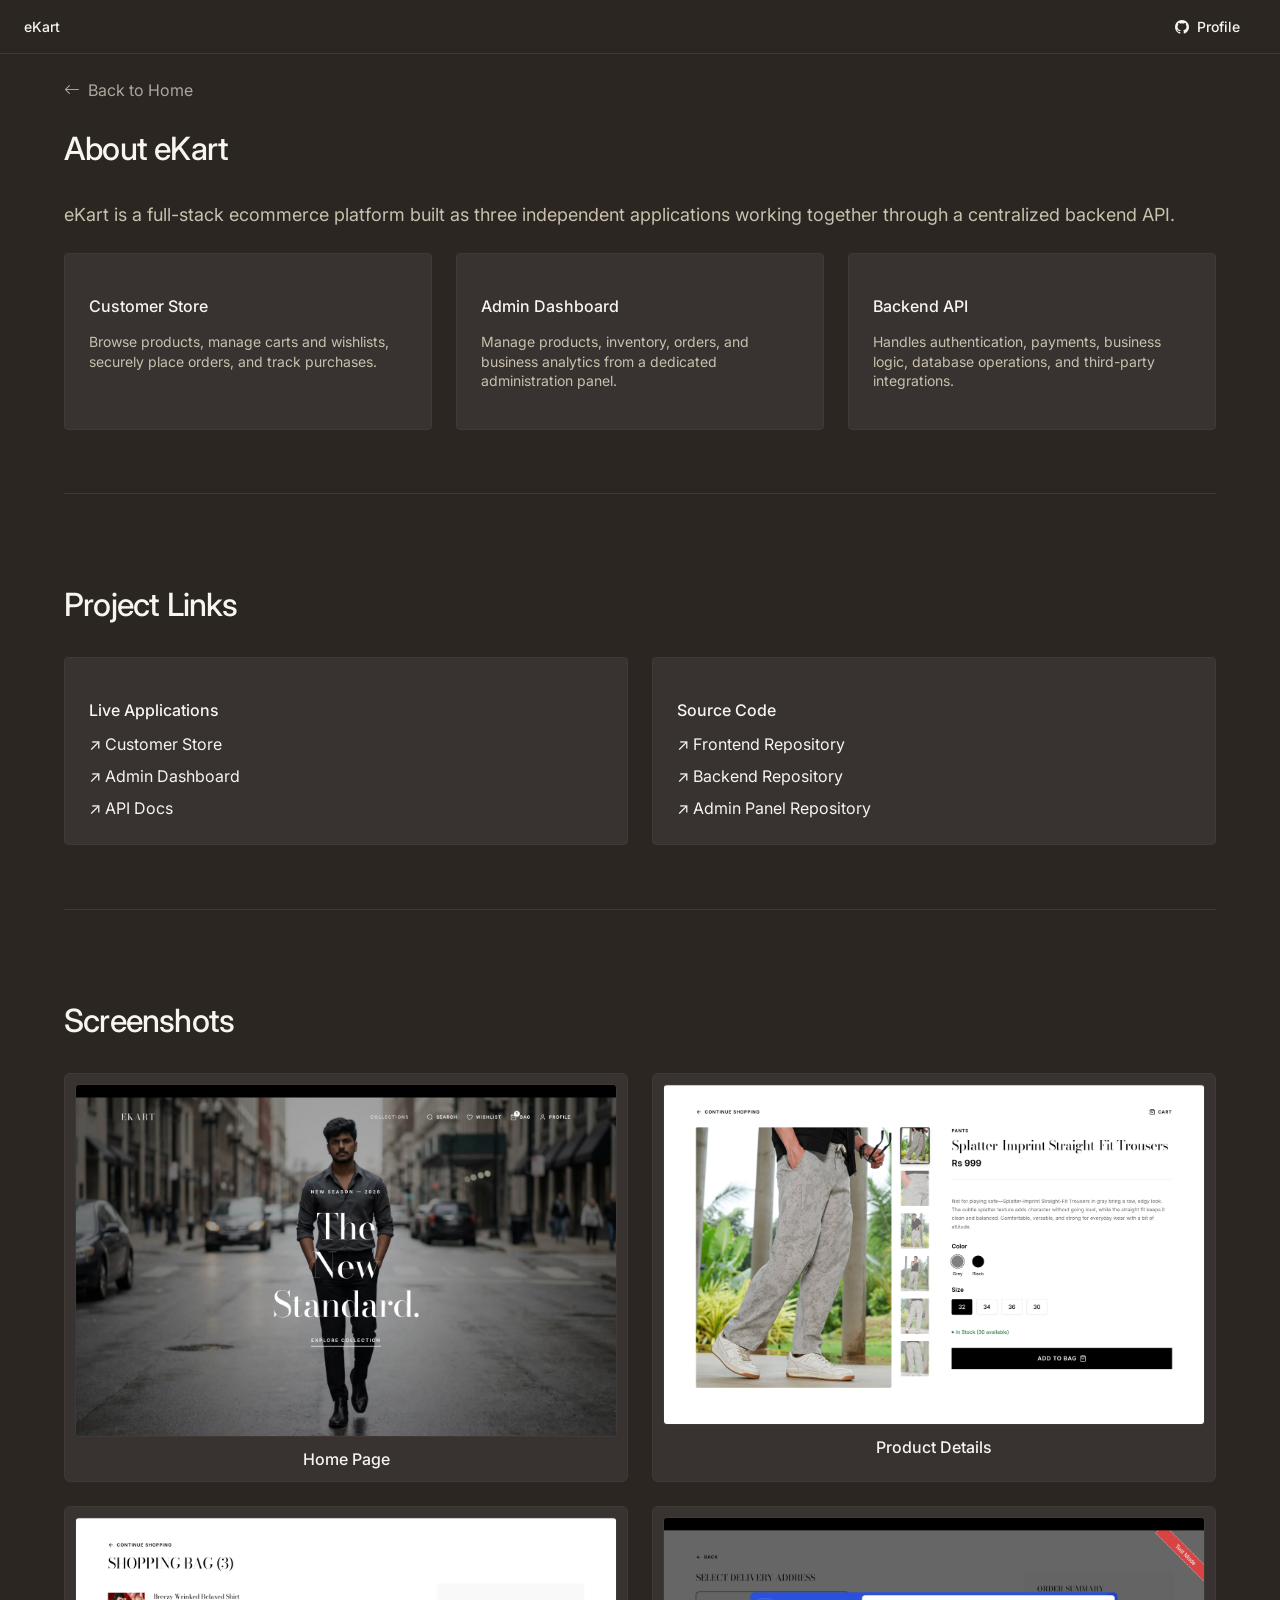
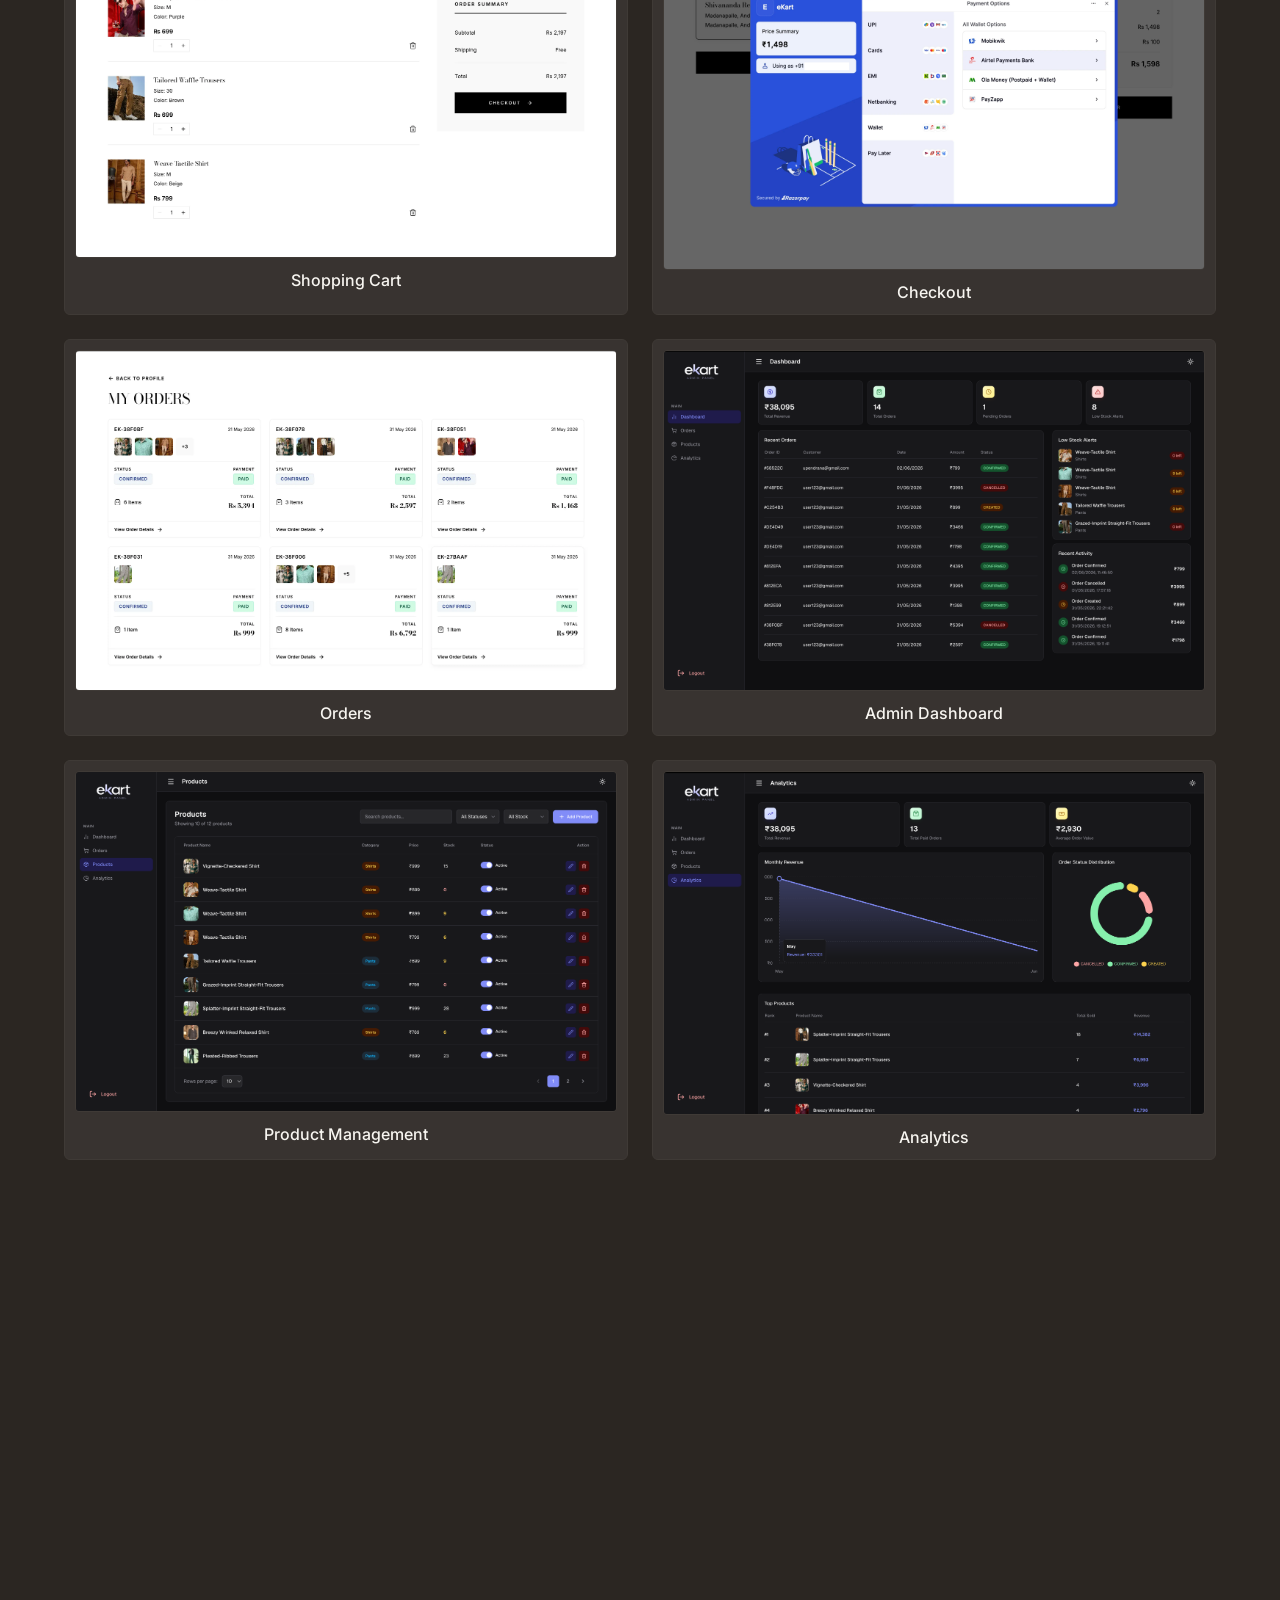
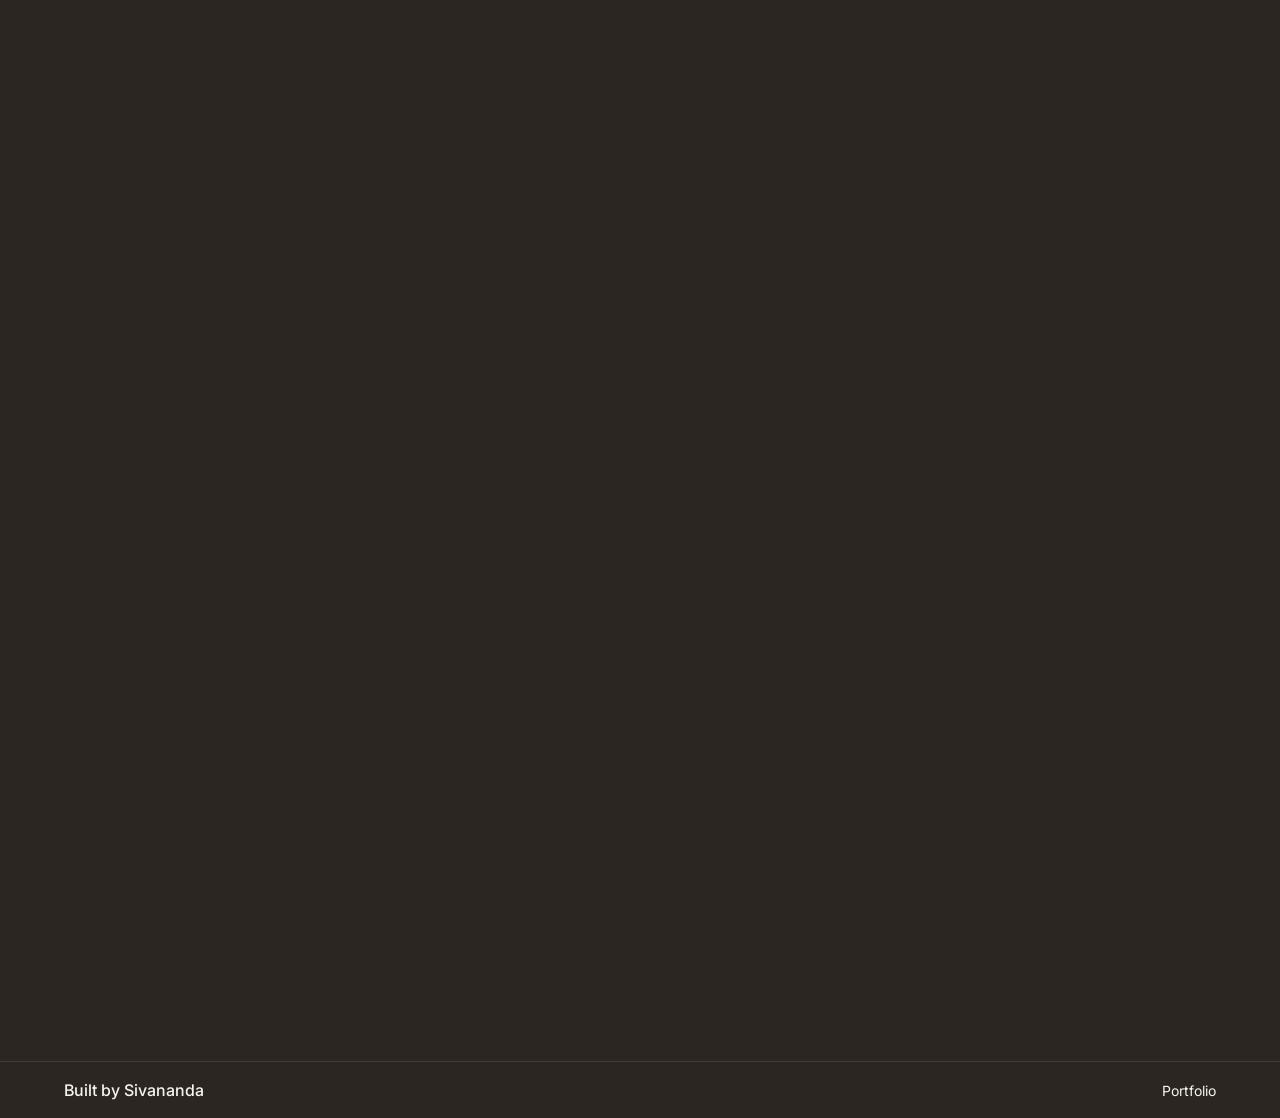
==== about.html @ e11d123b "feat: split index into index.html and about.html" ====
<!doctype html>
<html lang="en">
  <head>
    <meta charset="UTF-8" />
    <meta name="viewport" content="width=device-width, initial-scale=1.0" />
    <title>eKart | About the Project</title>
    <meta
      name="description"
      content="Details about eKart, a complete ecommerce system featuring a customer storefront, admin dashboard, secure payments, inventory management, and order processing."
    />

    <link rel="stylesheet" href="./assets/styles.css" />

    <!-- Google Fonts -->
    <link rel="preconnect" href="https://fonts.googleapis.com" />
    <link rel="preconnect" href="https://fonts.gstatic.com" crossorigin />
    <link
      href="https://fonts.googleapis.com/css2?family=DM+Mono:ital,wght@0,400;0,500;1,400&family=Inter:wght@400;500;600&family=Instrument+Serif:ital@0;1&display=swap"
      rel="stylesheet"
    />
    <!-- Bootstrap Icons -->
    <link
      rel="stylesheet"
      href="https://cdn.jsdelivr.net/npm/bootstrap-icons@1.11.3/font/bootstrap-icons.min.css"
    />
  </head>
  <body>
    <nav class="nav-bar flex justify-between items-center">
      <div class="logo">eKart</div>
      <div class="flex gap-sm">
        <a
          href="https://github.com/sn0914r"
          target="_blank"
          class="button-secondary-ghost"
          ><i class="bi bi-github" style="margin-right: 8px"></i> Profile</a
        >
      </div>
    </nav>

    <main class="container main-content">
      <div class="mt-xl">
        <a
          href="index.html"
          class="body-md flex items-center"
          style="
            color: var(--mute);
            transition: color 0.2s;
            display: inline-flex;
          "
          onmouseover="this.style.color = 'var(--ink)'"
          onmouseout="this.style.color = 'var(--mute)'"
        >
          <i class="bi bi-arrow-left" style="margin-right: 8px"></i> Back to
          Home
        </a>
      </div>

      <!-- About eKart -->
      <section class="section animate-on-scroll" id="about">
        <h2 class="display-md mb-2xl">About eKart</h2>
        <p class="body-lg mb-xl">
          eKart is a full-stack ecommerce platform built as three independent
          applications working together through a centralized backend API.
        </p>
        <div class="grid grid-3">
          <div class="card-content animate-on-scroll">
            <h3 class="body-md-strong mb-sm">Customer Store</h3>
            <p class="body-sm">
              Browse products, manage carts and wishlists, securely place
              orders, and track purchases.
            </p>
          </div>
          <div class="card-content animate-on-scroll">
            <h3 class="body-md-strong mb-sm">Admin Dashboard</h3>
            <p class="body-sm">
              Manage products, inventory, orders, and business analytics from a
              dedicated administration panel.
            </p>
          </div>
          <div class="card-content animate-on-scroll">
            <h3 class="body-md-strong mb-sm">Backend API</h3>
            <p class="body-sm">
              Handles authentication, payments, business logic, database
              operations, and third-party integrations.
            </p>
          </div>
        </div>
      </section>

      <!-- Project Links -->
      <section class="section animate-on-scroll">
        <h2 class="display-md mb-2xl">Project Links</h2>
        <div class="grid grid-2">
          <div class="card-content animate-on-scroll">
            <h3 class="body-md-strong mb-md">Live Applications</h3>
            <div class="flex flex-col gap-sm">
              <a
                href="https://ekart-frontend.pages.dev/auth/login?email=user123@gmail.com&password=user123"
                target="_blank"
                class="body-md"
                >↗ Customer Store</a
              >
              <a
                href="https://ekart-admin-dashboard.pages.dev/auth/login?email=admin123@gmail.com&password=admin123"
                target="_blank"
                class="body-md"
                >↗ Admin Dashboard</a
              >
              <a
                href="https://ekart-backend-s0x7.onrender.com/docs"
                target="_blank"
                class="body-md"
                >↗ API Docs</a
              >
            </div>
          </div>
          <div class="card-content animate-on-scroll">
            <h3 class="body-md-strong mb-md">Source Code</h3>
            <div class="flex flex-col gap-sm">
              <a
                href="https://github.com/sn0914r/ekart-frontend"
                target="_blank"
                class="body-md"
                >↗ Frontend Repository</a
              >
              <a
                href="https://github.com/sn0914r/ekart-backend"
                target="_blank"
                class="body-md"
                >↗ Backend Repository</a
              >
              <a
                href="https://github.com/sn0914r/ekart-admin-panel"
                target="_blank"
                class="body-md"
                >↗ Admin Panel Repository</a
              >
            </div>
          </div>
        </div>
      </section>

      <!-- Screenshots -->
      <section class="section animate-on-scroll">
        <h2 class="display-md mb-2xl">Screenshots</h2>
        <div class="grid grid-2">
          <div class="screenshot-card">
            <img
              src="assets/screenshots/customer-view/home.webp"
              alt="Home Page"
            />
            <div class="body-md-strong text-center">Home Page</div>
          </div>
          <div class="screenshot-card">
            <img
              src="assets/screenshots/customer-view/product-details.webp"
              alt="Product Details"
            />
            <div class="body-md-strong text-center">Product Details</div>
          </div>
          <div class="screenshot-card">
            <img
              src="assets/screenshots/customer-view/cart.webp"
              alt="Shopping Cart"
            />
            <div class="body-md-strong text-center">Shopping Cart</div>
          </div>
          <div class="screenshot-card">
            <img
              src="assets/screenshots/customer-view/payment.png"
              alt="Checkout"
            />
            <div class="body-md-strong text-center">Checkout</div>
          </div>
          <div class="screenshot-card">
            <img
              src="assets/screenshots/customer-view/orders.webp"
              alt="Orders"
            />
            <div class="body-md-strong text-center">Orders</div>
          </div>
          <div class="screenshot-card">
            <img
              src="assets/screenshots/admin-view/dashboard.png"
              alt="Admin Dashboard"
            />
            <div class="body-md-strong text-center">Admin Dashboard</div>
          </div>
          <div class="screenshot-card">
            <img
              src="assets/screenshots/admin-view/products.png"
              alt="Product Management"
            />
            <div class="body-md-strong text-center">Product Management</div>
          </div>
          <div class="screenshot-card">
            <img
              src="assets/screenshots/admin-view/analytics.png"
              alt="Analytics"
            />
            <div class="body-md-strong text-center">Analytics</div>
          </div>
        </div>
      </section>

      <!-- Tech Stack -->
      <section class="section animate-on-scroll">
        <h2 class="display-md mb-2xl">Tech Stack</h2>
        <div class="grid grid-3">
          <div class="card-content animate-on-scroll">
            <h3 class="body-md-strong mb-sm">Frontend</h3>
            <div>
              <span class="badge">React</span><span class="badge">Vite</span
              ><span class="badge">React Router</span>
            </div>
          </div>
          <div class="card-content animate-on-scroll">
            <h3 class="body-md-strong mb-sm">State & Data</h3>
            <div>
              <span class="badge">Zustand</span
              ><span class="badge">TanStack Query</span>
            </div>
          </div>
          <div class="card-content animate-on-scroll">
            <h3 class="body-md-strong mb-sm">Backend</h3>
            <div>
              <span class="badge">Node.js</span
              ><span class="badge">Express.js</span>
            </div>
          </div>
          <div class="card-content animate-on-scroll">
            <h3 class="body-md-strong mb-sm">Database</h3>
            <div>
              <span class="badge">MongoDB</span
              ><span class="badge">Mongoose</span
              ><span class="badge">Redis</span>
            </div>
          </div>
          <div class="card-content animate-on-scroll">
            <h3 class="body-md-strong mb-sm">Security</h3>
            <div>
              <span class="badge">JWT</span><span class="badge">bcrypt</span>
            </div>
          </div>
          <div class="card-content animate-on-scroll">
            <h3 class="body-md-strong mb-sm">Integrations</h3>
            <div>
              <span class="badge">Razorpay</span
              ><span class="badge">Cloudinary</span
              ><span class="badge">Nodemailer</span>
            </div>
          </div>
          <div class="card-content animate-on-scroll">
            <h3 class="body-md-strong mb-sm">Tools</h3>
            <div>
              <span class="badge">Docker</span
              ><span class="badge">OpenAPI/Scalar</span>
            </div>
          </div>
        </div>
      </section>

      <!-- Key Features -->
      <section class="section animate-on-scroll">
        <h2 class="display-md mb-2xl">Key Features</h2>
        <div class="grid grid-3">
          <div class="card-content animate-on-scroll">
            <h3 class="body-md-strong mb-md">Customer Experience</h3>
            <div class="list-item">
              <span class="bullet">•</span
              ><span class="body-md"
                >Product search, filtering by category/price, and sorting</span
              >
            </div>
            <div class="list-item">
              <span class="bullet">•</span
              ><span class="body-md"
                >Product details with image galleries (Cloudinary-hosted)</span
              >
            </div>
            <div class="list-item">
              <span class="bullet">•</span
              ><span class="body-md"
                >Persistent cart and wishlist across sessions</span
              >
            </div>
            <div class="list-item">
              <span class="bullet">•</span
              ><span class="body-md"
                >Checkout flow integrated with Razorpay payment gateway</span
              >
            </div>
            <div class="list-item">
              <span class="bullet">•</span
              ><span class="body-md"
                >Order history with real-time status tracking</span
              >
            </div>
            <div class="list-item">
              <span class="bullet">•</span
              ><span class="body-md"
                >Email notifications via Nodemailer for order
                confirmations</span
              >
            </div>
          </div>
          <div class="card-content animate-on-scroll">
            <h3 class="body-md-strong mb-md">Admin Operations</h3>
            <div class="list-item">
              <span class="bullet">•</span
              ><span class="body-md"
                >Product and category CRUD with stock management</span
              >
            </div>
            <div class="list-item">
              <span class="bullet">•</span
              ><span class="body-md"
                >Shipping status management (Pending → Packed → Shipped →
                Delivered) with admin-controlled updates and user-initiated
                cancellation</span
              >
            </div>
            <div class="list-item">
              <span class="bullet">•</span
              ><span class="body-md">Low stock alerts on dashboard</span>
            </div>
            <div class="list-item">
              <span class="bullet">•</span
              ><span class="body-md"
                >Revenue analytics with monthly trends and top-product
                rankings</span
              >
            </div>
            <div class="list-item">
              <span class="bullet">•</span
              ><span class="body-md"
                >Role-based access control for admin actions</span
              >
            </div>
          </div>
          <div class="card-content animate-on-scroll">
            <h3 class="body-md-strong mb-md">Security & Reliability</h3>
            <div class="list-item">
              <span class="bullet">•</span
              ><span class="body-md"
                >JWT access + refresh tokens (httpOnly cookies,
                auto-rotation)</span
              >
            </div>
            <div class="list-item">
              <span class="bullet">•</span
              ><span class="body-md"
                >Server-side Razorpay signature verification (no
                client-trust)</span
              >
            </div>
            <div class="list-item">
              <span class="bullet">•</span
              ><span class="body-md"
                >Idempotency checks on payment routes to prevent duplicate
                charges</span
              >
            </div>
            <div class="list-item">
              <span class="bullet">•</span
              ><span class="body-md"
                >Transaction-safe stock reduction with automatic reversal on
                order cancellation</span
              >
            </div>
            <div class="list-item">
              <span class="bullet">•</span
              ><span class="body-md"
                >Snapshot-based order items — preserves price/details at time of
                purchase even if product changes later</span
              >
            </div>
            <div class="list-item">
              <span class="bullet">•</span
              ><span class="body-md">Rate limiting on payment endpoints</span>
            </div>
            <div class="list-item">
              <span class="bullet">•</span
              ><span class="body-md"
                >Request validation via Joi, security headers via Helmet</span
              >
            </div>
          </div>
        </div>
      </section>
    </main>

    <footer>
      <div class="container flex justify-between items-center">
        <div>
          <div class="body-md-strong">Built by Sivananda</div>
        </div>
        <div class="body-sm flex gap-md items-center">
          <a
            href="https://sivananda.is-a.dev"
            target="_blank"
            style="color: var(--ink)"
            >Portfolio</a
          >
        </div>
      </div>
    </footer>
    <script src="./assets/animations.js"></script>
  </body>
</html>
---- assets/styles.css ----
:root {
  /* Colors */
  --primary: #f7f5f0;
  --on-primary: #2b2622;
  --ink: #f7f5f0;
  --body: #c9c0ad;
  --body-strong: #dad2c1;
  --mute: #aea69c;
  --canvas: #2b2622;
  --canvas-soft: #383330;
  --hairline: #3f3a36;

  /* Typography */
  --font-inter: "Inter", system-ui, -apple-system, sans-serif;
  --font-mono: "DM Mono", ui-monospace, SFMono-Regular, monospace;
  --font-serif: "Instrument Serif", Georgia, serif;

  /* Spacing */
  --spacing-xxs: 2px;
  --spacing-xs: 4px;
  --spacing-sm: 8px;
  --spacing-md: 10px;
  --spacing-lg: 16px;
  --spacing-xl: 24px;
  --spacing-2xl: 32px;
  --spacing-3xl: 48px;
  --spacing-4xl: 64px;
  --spacing-5xl: 96px;

  /* Border Radius */
  --rounded-none: 0px;
  --rounded-xxs: 1px;
  --rounded-xs: 2px;
  --rounded-sm: 3px;
  --rounded-md: 4px;
  --rounded-lg: 6px;
  --rounded-full: 9999px;
}

* {
  box-sizing: border-box;
}

body {
  margin: 0;
  padding: 0;
  background-color: var(--canvas);
  color: var(--body);
  font-family: var(--font-inter);
  -webkit-font-smoothing: antialiased;
  -moz-osx-font-smoothing: grayscale;
  display: flex;
  flex-direction: column;
  min-height: 100dvh;
}

.main-content {
  flex: 1;
}

.hero-wrapper {
  flex: 1;
  display: flex;
  align-items: center;
  justify-content: center;
  padding: var(--spacing-xl) 0;
}

/* Typography Classes */
.display-xl {
  font-family: var(--font-inter);
  font-size: 64px;
  font-weight: 400;
  line-height: 1.1;
  letter-spacing: -1.6px;
  color: var(--ink);
}

.display-md {
  font-family: var(--font-inter);
  font-size: 32px;
  font-weight: 500;
  line-height: 1.25;
  letter-spacing: -0.8px;
  color: var(--ink);
}

.display-sm {
  font-family: var(--font-inter);
  font-size: 24px;
  font-weight: 500;
  line-height: 1.33;
  letter-spacing: -0.4px;
  color: var(--ink);
}

.body-lg {
  font-size: 18px;
  font-weight: 400;
  line-height: 1.55;
}
.body-md {
  font-size: 16px;
  font-weight: 400;
  line-height: 1.5;
}
.body-md-strong {
  font-size: 16px;
  font-weight: 500;
  line-height: 1.5;
  color: var(--ink);
}
.body-sm {
  font-size: 14px;
  font-weight: 400;
  line-height: 1.4;
  color: var(--body);
}

.code {
  font-family: var(--font-mono);
  font-size: 13px;
  font-weight: 400;
  line-height: 1.4;
  color: var(--ink);
}

a {
  text-decoration: none;
  color: inherit;
}

/* Layout & Utilities */
.container {
  max-width: 1200px;
  margin: 0 auto;
  padding: 0 var(--spacing-xl);
}

.mb-sm {
  margin-bottom: var(--spacing-sm);
}
.mb-md {
  margin-bottom: var(--spacing-md);
}
.mb-lg {
  margin-bottom: var(--spacing-lg);
}
.mb-xl {
  margin-bottom: var(--spacing-xl);
}
.mb-2xl {
  margin-bottom: var(--spacing-2xl);
}

.mt-xl {
  margin-top: var(--spacing-xl);
}
.mt-3xl {
  margin-top: var(--spacing-3xl);
}

.flex {
  display: flex;
}
.flex-col {
  display: flex;
  flex-direction: column;
}
.items-center {
  align-items: center;
}
.justify-between {
  justify-content: space-between;
}
.gap-sm {
  gap: var(--spacing-sm);
}
.gap-md {
  gap: var(--spacing-md);
}
.gap-lg {
  gap: var(--spacing-lg);
}
.text-center {
  text-align: center;
}

.grid {
  display: grid;
}
.grid-2 {
  grid-template-columns: repeat(1, 1fr);
  gap: var(--spacing-xl);
}
.grid-3 {
  grid-template-columns: repeat(1, 1fr);
  gap: var(--spacing-xl);
}

@media (min-width: 768px) {
  .grid-2 {
    grid-template-columns: repeat(2, 1fr);
  }
  .grid-3 {
    grid-template-columns: repeat(3, 1fr);
  }
}

/* Components */
.nav-bar {
  background-color: var(--canvas);
  color: var(--ink);
  padding: var(--spacing-md) var(--spacing-xl);
  border-bottom: 1px solid var(--hairline);
  position: sticky;
  top: 0;
  z-index: 10;
}
.nav-bar .logo {
  font-size: 14px;
  font-weight: 500;
}

.hero-band {
  background-color: var(--canvas);
  padding: var(--spacing-5xl) 0;
}
.hero-band h1 {
  margin: 0 0 var(--spacing-lg) 0;
}
.hero-band p {
  max-width: 800px;
  margin: 0 0 var(--spacing-lg) 0;
}

.button-primary {
  background-color: var(--primary);
  color: var(--on-primary);
  font-size: 14px;
  font-weight: 500;
  border-radius: var(--rounded-sm);
  padding: var(--spacing-sm) var(--spacing-lg);
  display: inline-flex;
  align-items: center;
  transition: opacity 0.2s;
  cursor: pointer;
}
.button-primary:hover {
  opacity: 0.9;
}

.button-secondary-ghost {
  background-color: var(--canvas);
  color: var(--ink);
  font-size: 14px;
  font-weight: 500;
  border-radius: var(--rounded-sm);
  padding: var(--spacing-sm) var(--spacing-lg);
  display: inline-flex;
  align-items: center;
  transition: background-color 0.2s;
  cursor: pointer;
}
.button-secondary-ghost:hover {
  background-color: var(--canvas-soft);
}

.card-content {
  background-color: var(--canvas-soft);
  color: var(--ink);
  border: 1px solid var(--hairline);
  border-radius: var(--rounded-md);
  padding: var(--spacing-xl);
  transition: border-color 0.2s;
}
.card-content:hover {
  border-color: var(--mute);
}

.screenshot-card {
  background-color: var(--canvas-soft);
  border: 1px solid var(--hairline);
  border-radius: var(--rounded-lg);
  padding: var(--spacing-md);
}
.screenshot-card img {
  width: 100%;
  height: auto;
  border-radius: var(--rounded-md);
  border: 1px solid var(--hairline);
  margin-bottom: var(--spacing-md);
  display: block;
}

.list-item {
  padding: var(--spacing-sm) 0;
  display: flex;
  align-items: flex-start;
}
.list-item .bullet {
  color: var(--primary);
  margin-right: var(--spacing-md);
  font-weight: 500;
}

.badge {
  display: inline-block;
  background-color: var(--canvas);
  border: 1px solid var(--hairline);
  padding: var(--spacing-xs) var(--spacing-sm);
  border-radius: var(--rounded-xs);
  font-family: var(--font-mono);
  font-size: 13px;
  margin-right: var(--spacing-xs);
  margin-bottom: var(--spacing-xs);
  color: var(--ink);
}

.section {
  padding: var(--spacing-4xl) 0;
  border-top: 1px solid var(--hairline);
}
.section:first-of-type {
  border-top: none;
  padding-top: 0;
}

footer {
  background-color: var(--canvas);
  padding: var(--spacing-lg) 0;
  border-top: 1px solid var(--hairline);
}

/* Animations */
.animate-on-scroll {
  opacity: 0;
  transform: translateY(30px);
  transition: opacity 1s cubic-bezier(0.22, 1, 0.36, 1), transform 1s cubic-bezier(0.22, 1, 0.36, 1);
  will-change: opacity, transform;
}
.animate-on-scroll.is-visible {
  opacity: 1;
  transform: translateY(0);
}
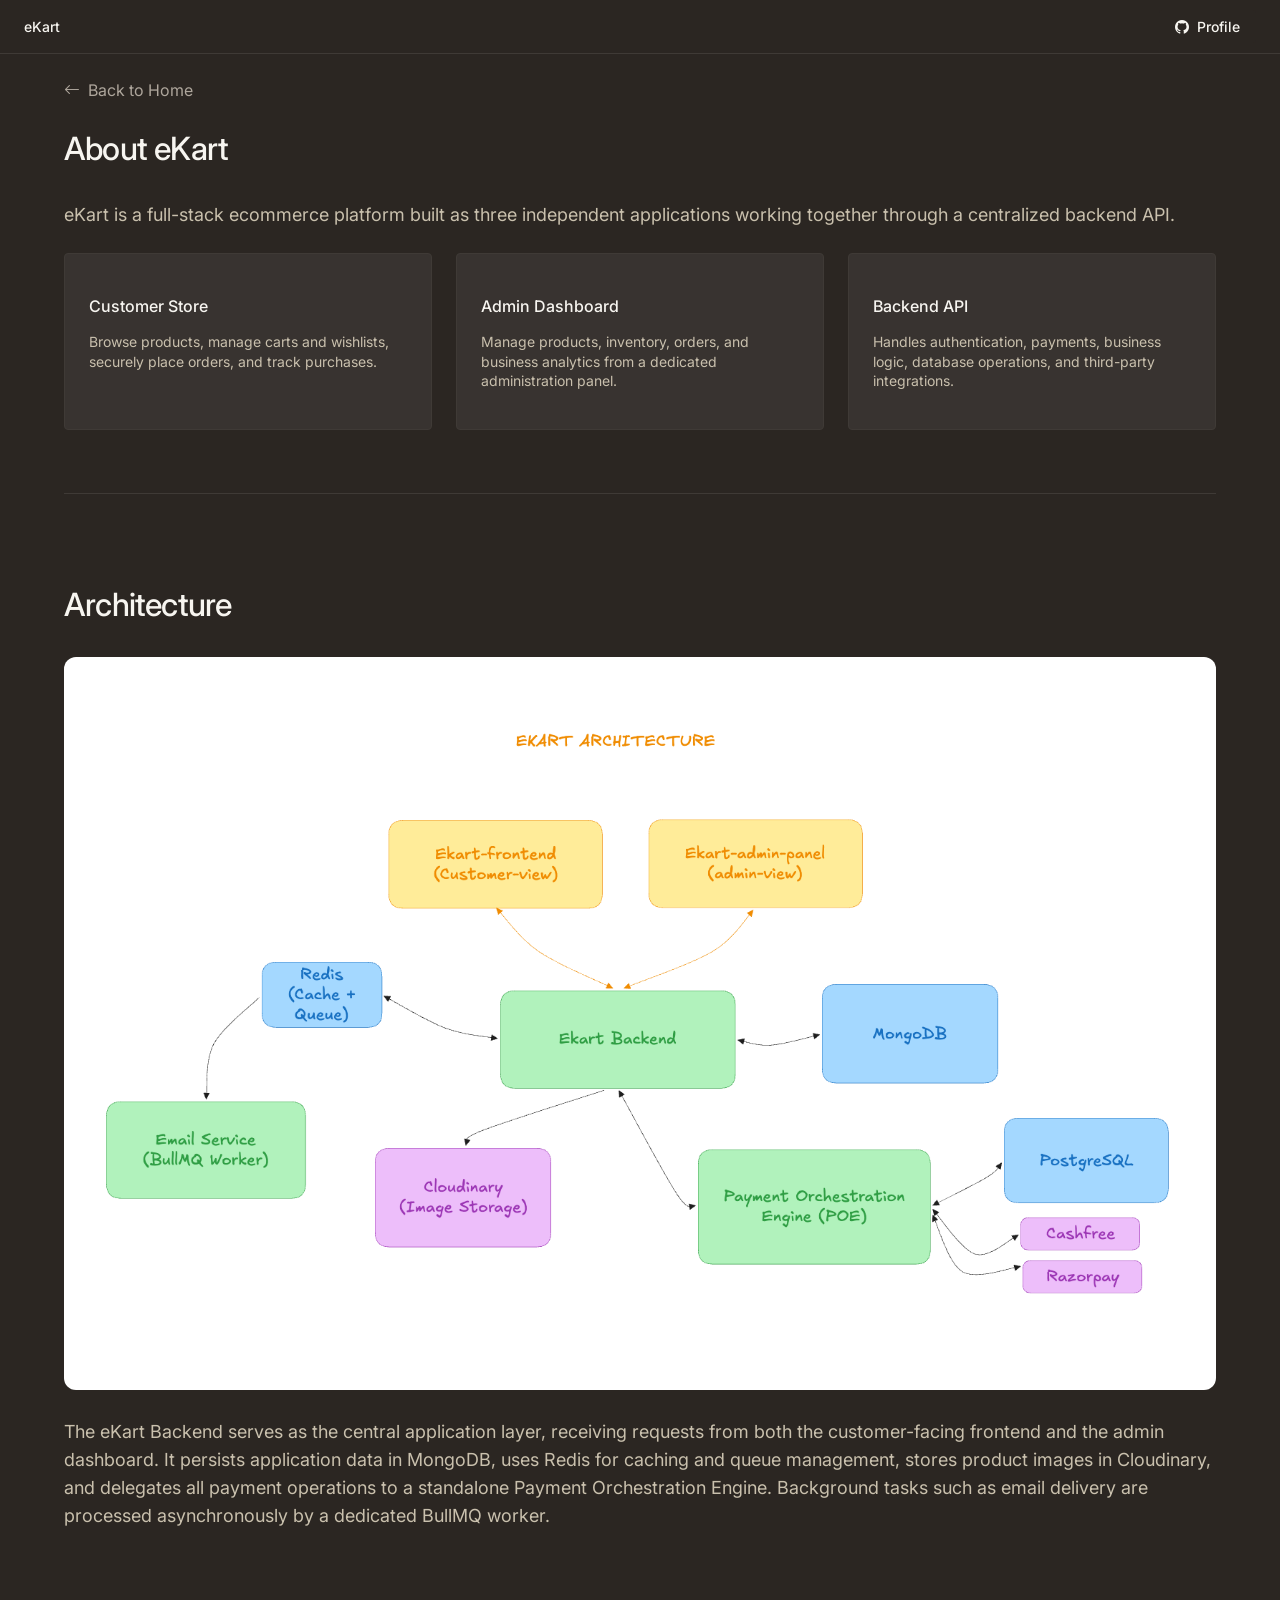
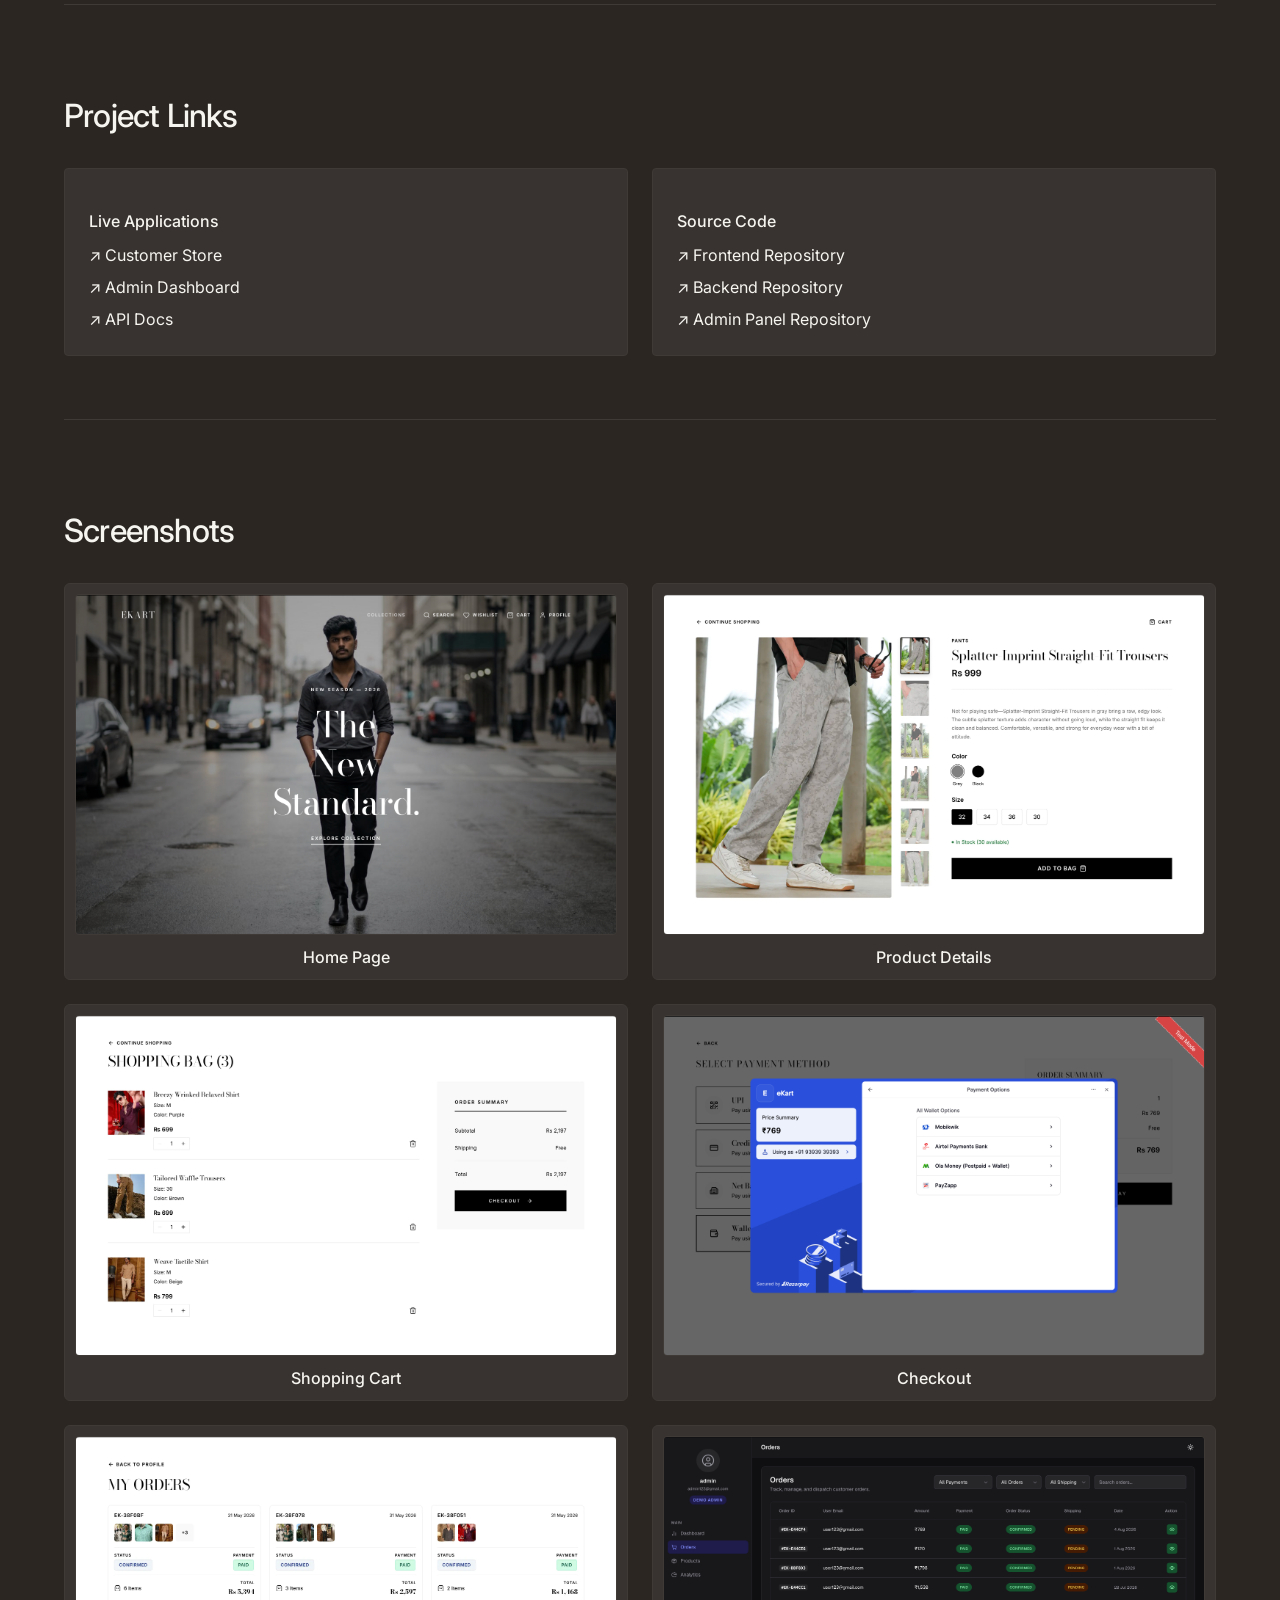
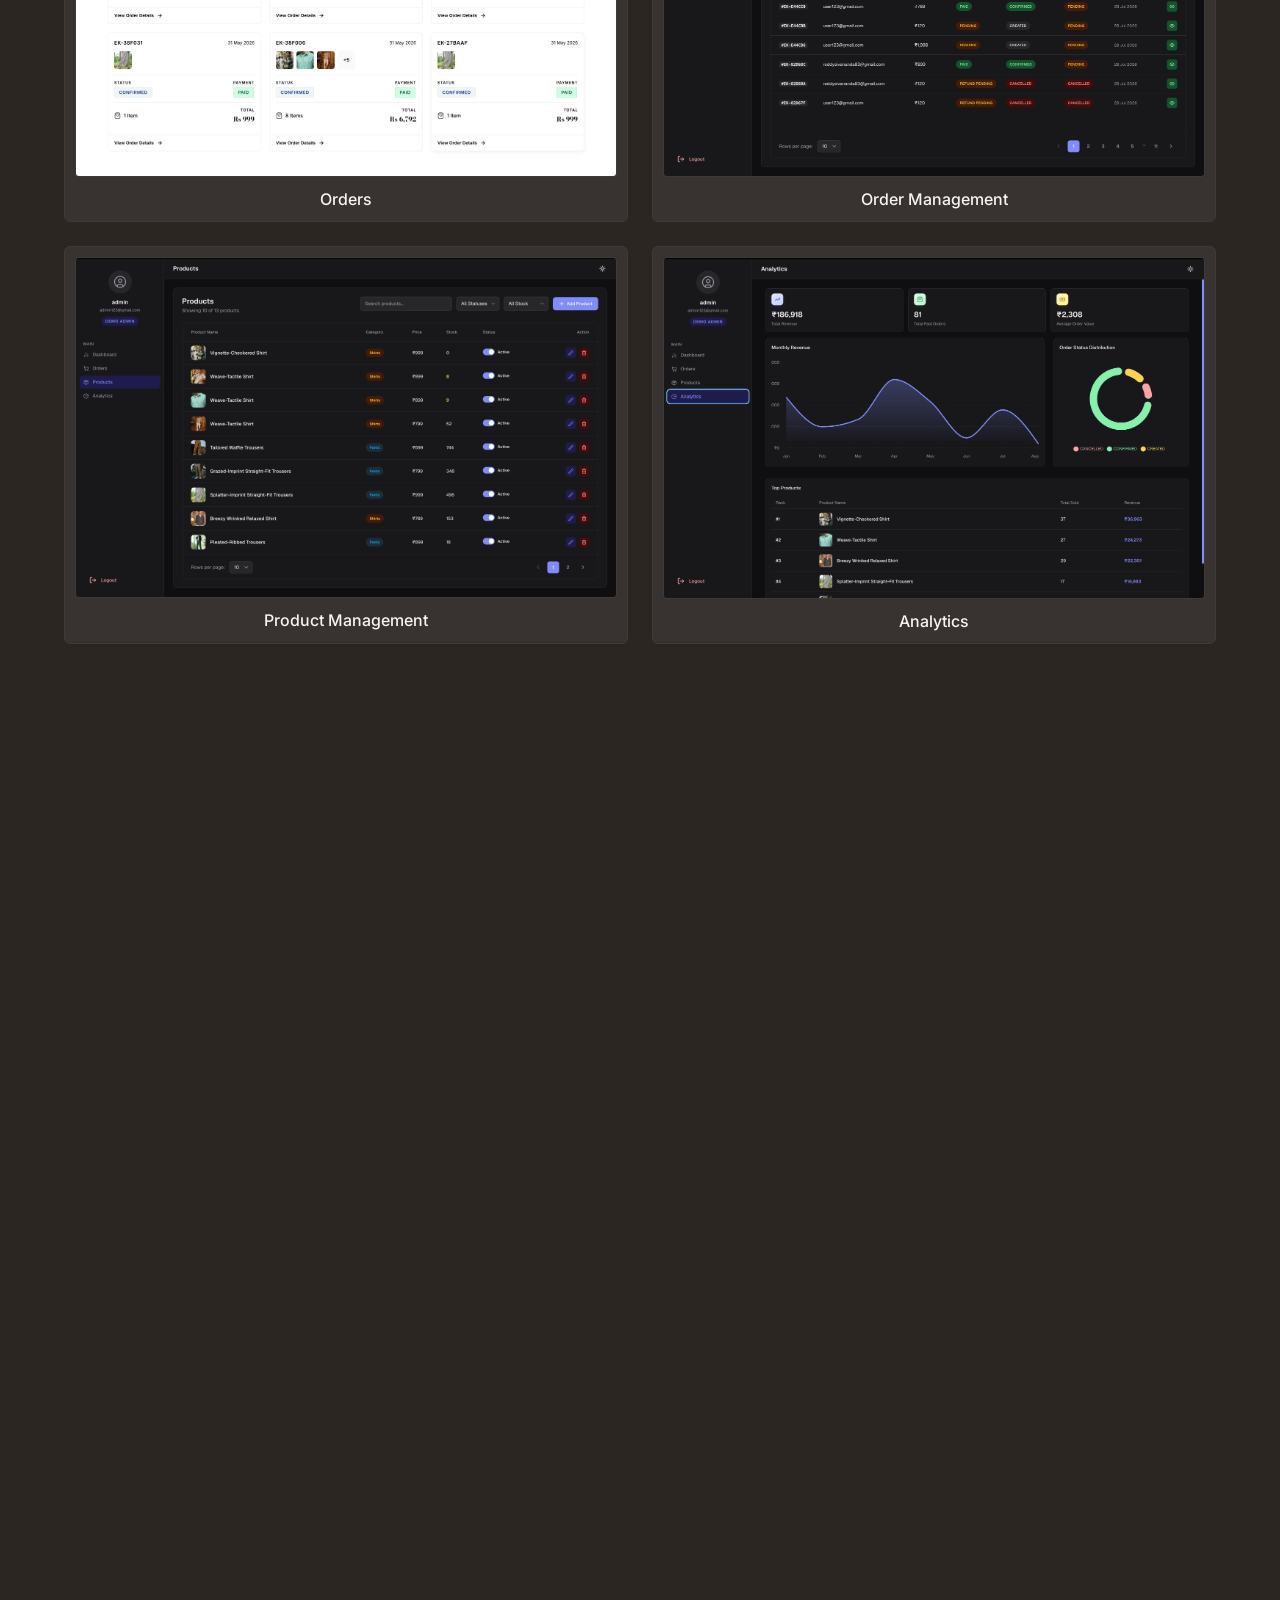
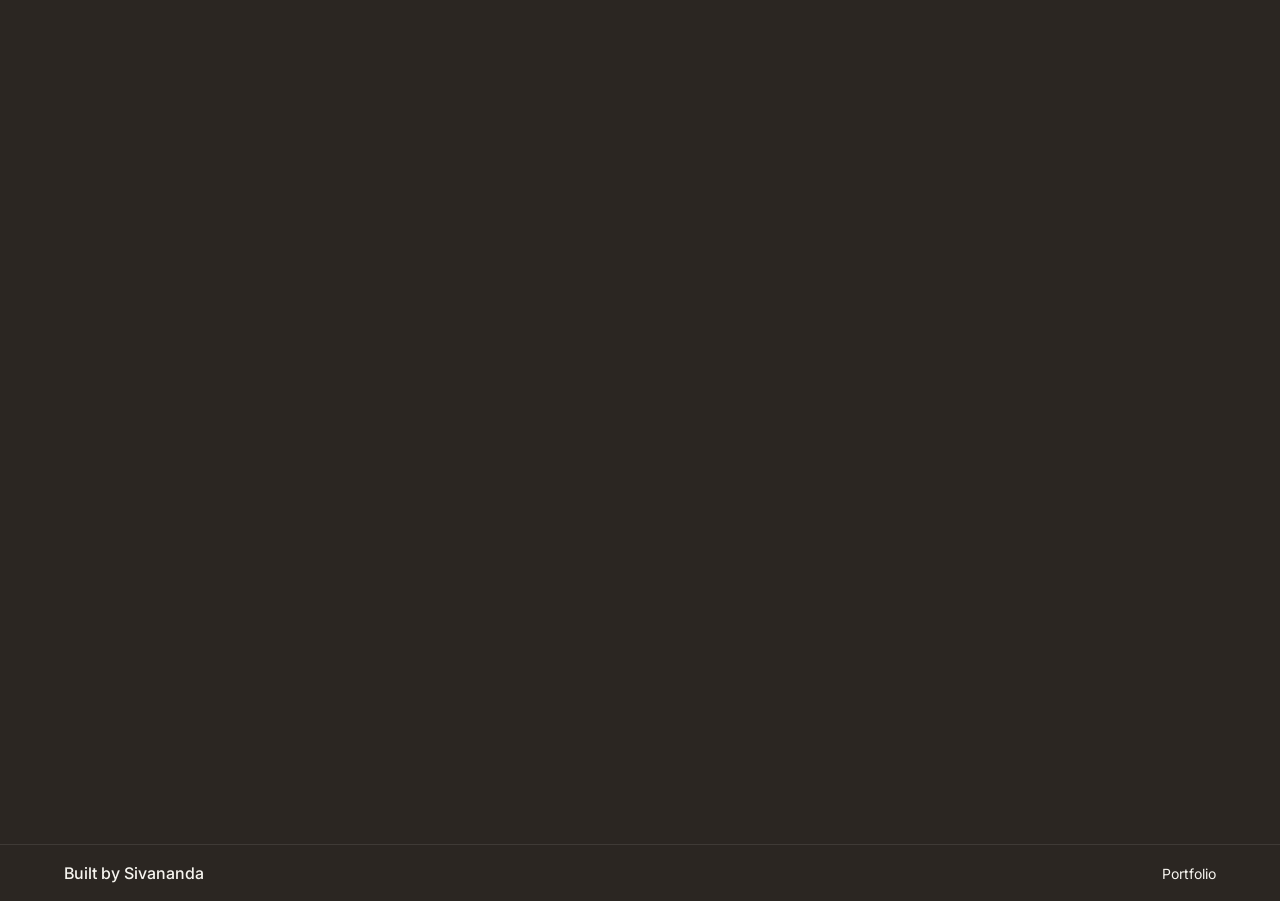
==== commit 7c72b5e7: "docs: update project information and screenshot assets - updated about.html and index.html with the " ====
--- a/about.html
+++ b/about.html
@@ -87,6 +87,33 @@
         </div>
       </section>
 
+      <!-- Architecture -->
+      <section class="section animate-on-scroll" id="architecture">
+        <h2 class="display-md mb-2xl">Architecture</h2>
+        <div class="mb-xl">
+          <img
+            src="assets/screenshots/architecture.png"
+            alt="Project Architecture"
+            style="
+              width: 100%;
+              border-radius: 12px;
+              border: 1px solid var(--border);
+              cursor: pointer;
+            "
+            onclick="openModal(this.src)"
+          />
+        </div>
+        <p class="body-lg mb-md">
+          The eKart Backend serves as the central application layer, receiving
+          requests from both the customer-facing frontend and the admin
+          dashboard. It persists application data in MongoDB, uses Redis for
+          caching and queue management, stores product images in Cloudinary, and
+          delegates all payment operations to a standalone Payment Orchestration
+          Engine. Background tasks such as email delivery are processed
+          asynchronously by a dedicated BullMQ worker.
+        </p>
+      </section>
+
       <!-- Project Links -->
       <section class="section animate-on-scroll">
         <h2 class="display-md mb-2xl">Project Links</h2>
@@ -146,7 +173,7 @@
         <div class="grid grid-2">
           <div class="screenshot-card">
             <img
-              src="assets/screenshots/customer-view/home.webp"
+              src="assets/screenshots/customer-view/home.png"
               alt="Home Page"
             />
             <div class="body-md-strong text-center">Home Page</div>
@@ -181,10 +208,10 @@
           </div>
           <div class="screenshot-card">
             <img
-              src="assets/screenshots/admin-view/dashboard.png"
-              alt="Admin Dashboard"
-            />
-            <div class="body-md-strong text-center">Admin Dashboard</div>
+              src="assets/screenshots/admin-view/orders.png"
+              alt="Order Management"
+            />
+            <div class="body-md-strong text-center">Order Management</div>
           </div>
           <div class="screenshot-card">
             <img
@@ -210,14 +237,8 @@
           <div class="card-content animate-on-scroll">
             <h3 class="body-md-strong mb-sm">Frontend</h3>
             <div>
-              <span class="badge">React</span><span class="badge">Vite</span
-              ><span class="badge">React Router</span>
-            </div>
-          </div>
-          <div class="card-content animate-on-scroll">
-            <h3 class="body-md-strong mb-sm">State & Data</h3>
-            <div>
-              <span class="badge">Zustand</span
+              <span class="badge">React</span
+              ><span class="badge">Zustand</span
               ><span class="badge">TanStack Query</span>
             </div>
           </div>
@@ -225,36 +246,30 @@
             <h3 class="body-md-strong mb-sm">Backend</h3>
             <div>
               <span class="badge">Node.js</span
-              ><span class="badge">Express.js</span>
+              ><span class="badge">Express.js</span
+              ><span class="badge">BullMQ</span>
             </div>
           </div>
           <div class="card-content animate-on-scroll">
             <h3 class="body-md-strong mb-sm">Database</h3>
             <div>
               <span class="badge">MongoDB</span
-              ><span class="badge">Mongoose</span
               ><span class="badge">Redis</span>
-            </div>
-          </div>
-          <div class="card-content animate-on-scroll">
-            <h3 class="body-md-strong mb-sm">Security</h3>
-            <div>
-              <span class="badge">JWT</span><span class="badge">bcrypt</span>
             </div>
           </div>
           <div class="card-content animate-on-scroll">
             <h3 class="body-md-strong mb-sm">Integrations</h3>
             <div>
-              <span class="badge">Razorpay</span
-              ><span class="badge">Cloudinary</span
-              ><span class="badge">Nodemailer</span>
+              <span class="badge">Payment Orchestration Engine</span
+              ><span class="badge">Email Worker Service</span
+              ><span class="badge">Cloudinary</span>
             </div>
           </div>
           <div class="card-content animate-on-scroll">
             <h3 class="body-md-strong mb-sm">Tools</h3>
             <div>
               <span class="badge">Docker</span
-              ><span class="badge">OpenAPI/Scalar</span>
+              ><span class="badge">OpenAPI / Scalar</span>
             </div>
           </div>
         </div>
@@ -287,7 +302,8 @@
             <div class="list-item">
               <span class="bullet">•</span
               ><span class="body-md"
-                >Checkout flow integrated with Razorpay payment gateway</span
+                >Checkout flow integrated with standalone Payment Orchestration
+                Engine</span
               >
             </div>
             <div class="list-item">
@@ -299,8 +315,8 @@
             <div class="list-item">
               <span class="bullet">•</span
               ><span class="body-md"
-                >Email notifications via Nodemailer for order
-                confirmations</span
+                >Email notifications via Nodemailer for order confirmations,
+                processed asynchronously through a BullMQ messaging queue</span
               >
             </div>
           </div>
@@ -350,8 +366,8 @@
             <div class="list-item">
               <span class="bullet">•</span
               ><span class="body-md"
-                >Server-side Razorpay signature verification (no
-                client-trust)</span
+                >Secure webhook verification with Payment Orchestration Engine
+                (no client-trust)</span
               >
             </div>
             <div class="list-item">
@@ -383,6 +399,35 @@
               <span class="bullet">•</span
               ><span class="body-md"
                 >Request validation via Joi, security headers via Helmet</span
+              >
+            </div>
+          </div>
+          <div class="card-content animate-on-scroll">
+            <h3 class="body-md-strong mb-md">Backend & Infrastructure</h3>
+            <div class="list-item">
+              <span class="bullet">•</span
+              ><span class="body-md">Modular domain-driven architecture</span>
+            </div>
+            <div class="list-item">
+              <span class="bullet">•</span
+              ><span class="body-md"
+                >Asynchronous email processing with BullMQ workers</span
+              >
+            </div>
+            <div class="list-item">
+              <span class="bullet">•</span
+              ><span class="body-md"
+                >Redis-powered caching and API rate limiting</span
+              >
+            </div>
+            <div class="list-item">
+              <span class="bullet">•</span
+              ><span class="body-md">Dockerized deployment with Compose</span>
+            </div>
+            <div class="list-item">
+              <span class="bullet">•</span
+              ><span class="body-md"
+                >Interactive API documentation via OpenAPI/Swagger</span
               >
             </div>
           </div>
@@ -405,6 +450,22 @@
         </div>
       </div>
     </footer>
+
+    <!-- Image Modal -->
+    <div id="imageModal" class="image-modal" onclick="closeModal()">
+      <span class="image-modal-close" onclick="closeModal()">&times;</span>
+      <img class="image-modal-content" id="modalImage">
+    </div>
+
+    <script>
+      function openModal(src) {
+        document.getElementById("imageModal").classList.add("show");
+        document.getElementById("modalImage").src = src;
+      }
+      function closeModal() {
+        document.getElementById("imageModal").classList.remove("show");
+      }
+    </script>
     <script src="./assets/animations.js"></script>
   </body>
 </html>
--- a/assets/styles.css
+++ b/assets/styles.css
@@ -342,4 +342,59 @@
 .animate-on-scroll.is-visible {
   opacity: 1;
   transform: translateY(0);
+}
+
+/* Image Modal */
+.image-modal {
+  display: none;
+  position: fixed;
+  z-index: 1000;
+  left: 0;
+  top: 0;
+  width: 100%;
+  height: 100%;
+  overflow: auto;
+  background-color: rgba(0, 0, 0, 0.85);
+  align-items: center;
+  justify-content: center;
+  backdrop-filter: blur(5px);
+  -webkit-backdrop-filter: blur(5px);
+}
+
+.image-modal.show {
+  display: flex;
+}
+
+.image-modal-content {
+  margin: auto;
+  display: block;
+  max-width: 90%;
+  max-height: 90%;
+  border-radius: var(--rounded-md);
+  box-shadow: 0 4px 24px rgba(0,0,0,0.5);
+  animation: zoomIn 0.3s ease;
+}
+
+@keyframes zoomIn {
+  from {transform: scale(0.95); opacity: 0;}
+  to {transform: scale(1); opacity: 1;}
+}
+
+.image-modal-close {
+  position: absolute;
+  top: var(--spacing-xl);
+  right: var(--spacing-xl);
+  color: #fff;
+  font-size: 40px;
+  font-weight: bold;
+  transition: 0.3s;
+  cursor: pointer;
+  z-index: 1001;
+}
+
+.image-modal-close:hover,
+.image-modal-close:focus {
+  color: var(--mute);
+  text-decoration: none;
+  cursor: pointer;
 }
